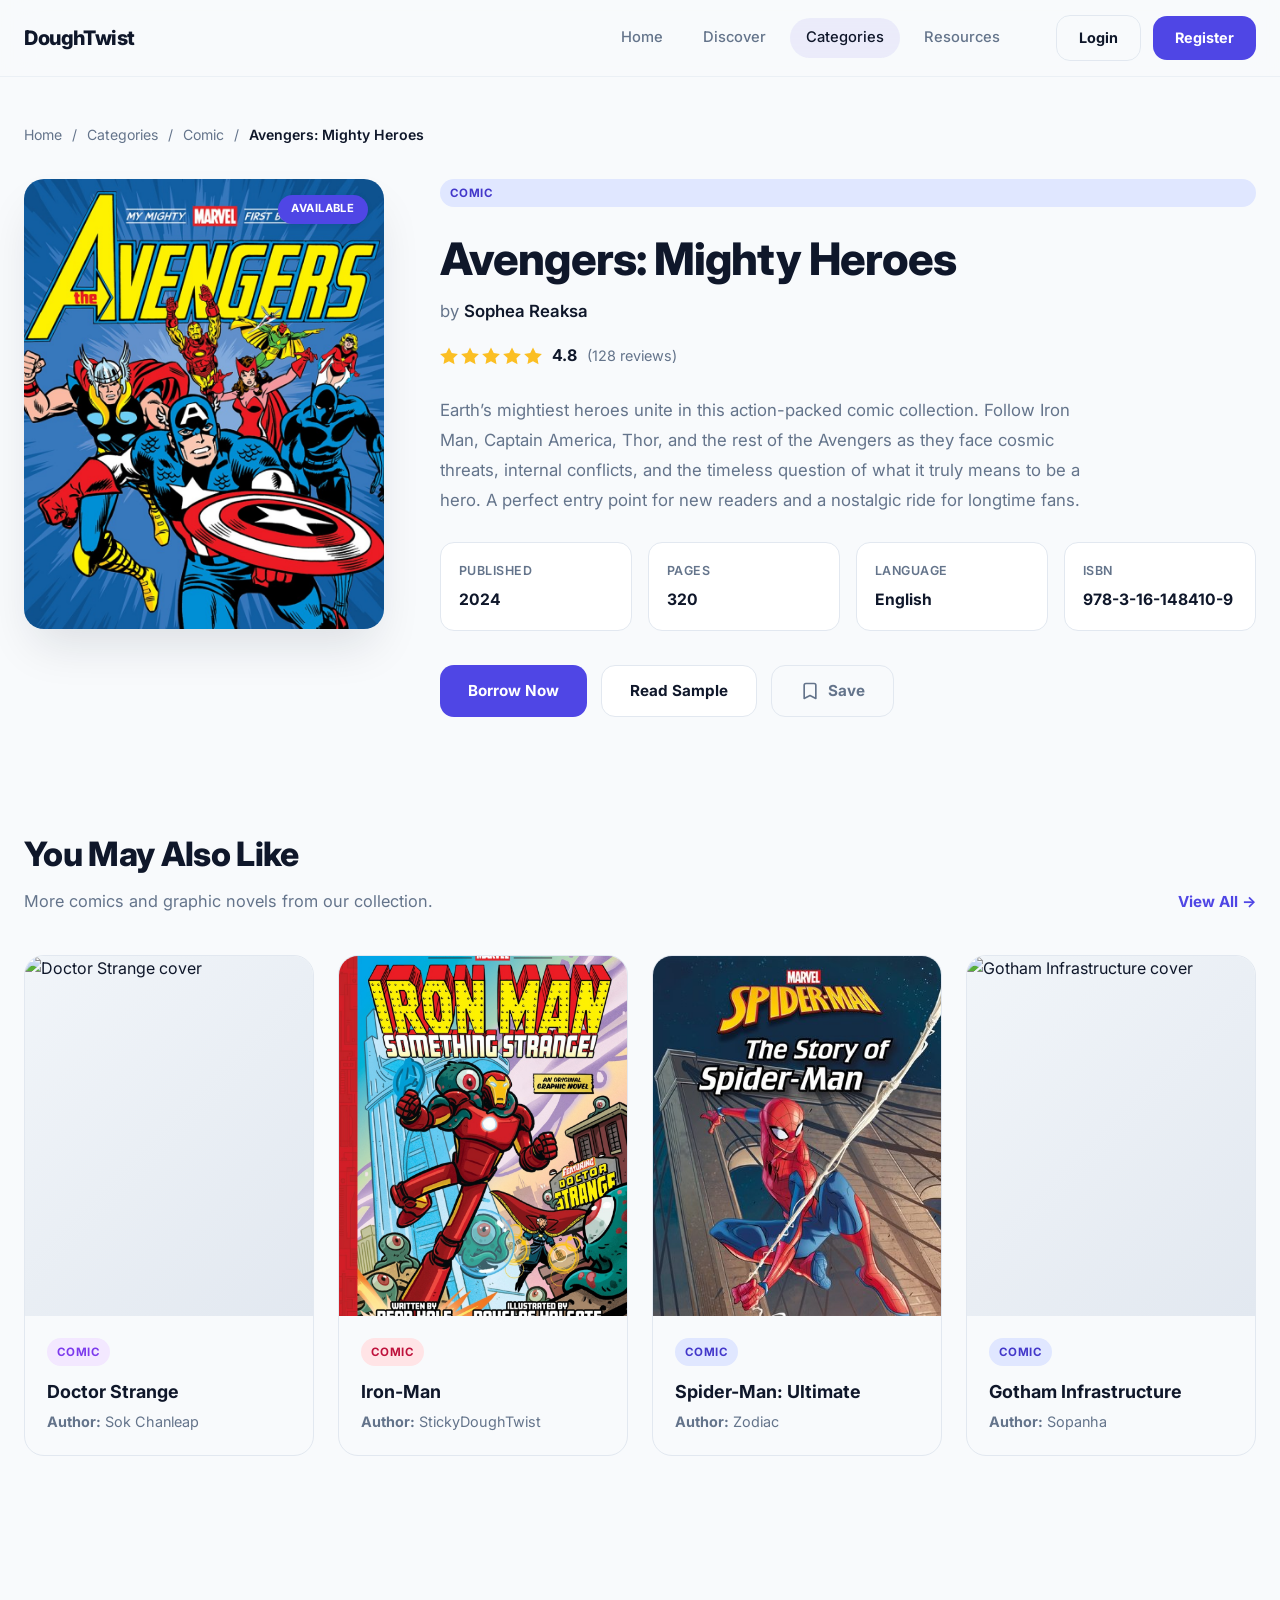
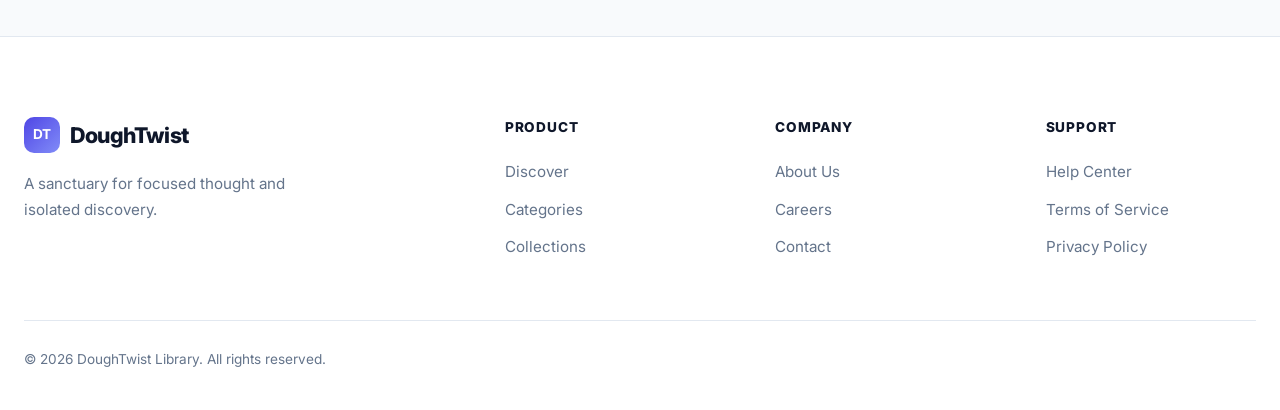
==== pages/book-detail.html @ 646c7e7f "E-Library" ====
<!DOCTYPE html>
<html lang="en">
<head>
    <meta charset="UTF-8">
    <meta name="viewport" content="width=device-width, initial-scale=1.0">
    <title>Avengers: Mighty Heroes — DoughTwist Library</title>
    <meta name="description" content="Book details for Avengers: Mighty Heroes by Sophea Reaksa. Available now at DoughTwist Library.">
    <link rel="stylesheet" href="../css/style.css">
    <link rel="stylesheet" href="../css/book-detail.css">
</head>
<body>
    <header class="site-header">
        <div class="container nav-wrap">
            <a href="../index.html" class="logo">
                DoughTwist
            </a>

            <button class="menu-toggle" aria-label="Open menu" aria-expanded="false">
                <span></span>
                <span></span>
                <span></span>
            </button>

            <nav class="main-nav">
                <ul class="nav-links">
                    <li><a href="../index.html">Home</a></li>
                    <li><a href="discover.html">Discover</a></li>
                    <li><a href="categories.html" class="active">Categories</a></li>
                    <li><a href="resources.html">Resources</a></li>
                </ul>
                <div class="nav-actions">
                    <a href="login.html" class="btn btn-login">Login</a>
                    <a href="register.html" class="btn btn-register">Register</a>
                </div>
            </nav>
        </div>
    </header>

    <main class="detail-main">
        <div class="container">
            <nav class="breadcrumb" aria-label="Breadcrumb">
                <a href="../index.html">Home</a>
                <span>/</span>
                <a href="categories.html">Categories</a>
                <span>/</span>
                <a href="categories.html">Comic</a>
                <span>/</span>
                <span class="current">Avengers: Mighty Heroes</span>
            </nav>

            <article class="book-detail">
                <div class="detail-media">
                    <div class="cover-frame">
                        <span class="badge available">Available</span>
                        <img src="../img/avenger-mighty.png" alt="Avengers: Mighty Heroes cover">
                    </div>
                </div>

                <div class="detail-info">
                    <div class="detail-header">
                        <span class="tag architecture">Comic</span>
                        <h1>Avengers: Mighty Heroes</h1>
                        <p class="author">by <strong>Sophea Reaksa</strong></p>
                        <div class="rating-bar">
                            <div class="stars" aria-label="4.8 out of 5 stars">
                                <svg xmlns="http://www.w3.org/2000/svg" width="18" height="18" viewBox="0 0 24 24"><path d="M12 .587l3.668 7.431 8.2 1.192-5.934 5.787 1.4 8.168L12 18.896l-7.334 3.857 1.4-8.168L.133 9.21l8.2-1.192z"/></svg>
                                <svg xmlns="http://www.w3.org/2000/svg" width="18" height="18" viewBox="0 0 24 24"><path d="M12 .587l3.668 7.431 8.2 1.192-5.934 5.787 1.4 8.168L12 18.896l-7.334 3.857 1.4-8.168L.133 9.21l8.2-1.192z"/></svg>
                                <svg xmlns="http://www.w3.org/2000/svg" width="18" height="18" viewBox="0 0 24 24"><path d="M12 .587l3.668 7.431 8.2 1.192-5.934 5.787 1.4 8.168L12 18.896l-7.334 3.857 1.4-8.168L.133 9.21l8.2-1.192z"/></svg>
                                <svg xmlns="http://www.w3.org/2000/svg" width="18" height="18" viewBox="0 0 24 24"><path d="M12 .587l3.668 7.431 8.2 1.192-5.934 5.787 1.4 8.168L12 18.896l-7.334 3.857 1.4-8.168L.133 9.21l8.2-1.192z"/></svg>
                                <svg xmlns="http://www.w3.org/2000/svg" width="18" height="18" viewBox="0 0 24 24"><path d="M12 .587l3.668 7.431 8.2 1.192-5.934 5.787 1.4 8.168L12 18.896l-7.334 3.857 1.4-8.168L.133 9.21l8.2-1.192z"/></svg>
                            </div>
                            <span class="rating-score">4.8</span>
                            <span class="rating-count">(128 reviews)</span>
                        </div>
                    </div>

                    <p class="description">
                        Earth’s mightiest heroes unite in this action-packed comic collection. Follow Iron Man, Captain America, Thor, and the rest of the Avengers as they face cosmic threats, internal conflicts, and the timeless question of what it truly means to be a hero. A perfect entry point for new readers and a nostalgic ride for longtime fans.
                    </p>

                    <div class="meta-grid">
                        <div class="meta-item">
                            <span class="meta-label">Published</span>
                            <span class="meta-value">2024</span>
                        </div>
                        <div class="meta-item">
                            <span class="meta-label">Pages</span>
                            <span class="meta-value">320</span>
                        </div>
                        <div class="meta-item">
                            <span class="meta-label">Language</span>
                            <span class="meta-value">English</span>
                        </div>
                        <div class="meta-item">
                            <span class="meta-label">ISBN</span>
                            <span class="meta-value">978-3-16-148410-9</span>
                        </div>
                    </div>

                    <div class="detail-actions">
                        <button class="btn btn-primary">Borrow Now</button>
                        <button class="btn btn-secondary">Read Sample</button>
                        <button class="btn btn-ghost" aria-label="Add to favorites">
                            <svg xmlns="http://www.w3.org/2000/svg" width="20" height="20" fill="none" viewBox="0 0 24 24" stroke="currentColor" stroke-width="2">
                                <path stroke-linecap="round" stroke-linejoin="round" d="M5 5a2 2 0 012-2h10a2 2 0 012 2v16l-7-3.5L5 21V5z" />
                            </svg>
                            Save
                        </button>
                    </div>
                </div>
            </article>

            <section class="related-section">
                <div class="section-header">
                    <div>
                        <h2>You May Also Like</h2>
                        <p>More comics and graphic novels from our collection.</p>
                    </div>
                    <a href="categories.html" class="view-all">View All &rarr;</a>
                </div>

                <div class="related-grid">
                    <div class="collection-card">
                        <div class="card-img-wrapper">
                            <img src="../img/doctor-strange.png" alt="Doctor Strange cover">
                        </div>
                        <div class="card-content">
                            <span class="tag sociology">Comic</span>
                            <h3>Doctor Strange</h3>
                            <p><strong>Author:</strong> Sok Chanleap</p>
                        </div>
                    </div>

                    <div class="collection-card">
                        <div class="card-img-wrapper">
                            <img src="../img/iron-man.png" alt="Iron-Man cover">
                        </div>
                        <div class="card-content">
                            <span class="tag acoustics">Comic</span>
                            <h3>Iron-Man</h3>
                            <p><strong>Author:</strong> StickyDoughTwist</p>
                        </div>
                    </div>

                    <div class="collection-card">
                        <div class="card-img-wrapper">
                            <img src="../img/spider-man.png" alt="Spider-Man cover">
                        </div>
                        <div class="card-content">
                            <span class="tag architecture">Comic</span>
                            <h3>Spider-Man: Ultimate</h3>
                            <p><strong>Author:</strong> Zodiac</p>
                        </div>
                    </div>

                    <div class="collection-card">
                        <div class="card-img-wrapper">
                            <img src="../img/comic-gotham.png" alt="Gotham Infrastructure cover">
                        </div>
                        <div class="card-content">
                            <span class="tag architecture">Comic</span>
                            <h3>Gotham Infrastructure</h3>
                            <p><strong>Author:</strong> Sopanha</p>
                        </div>
                    </div>
                </div>
            </section>
        </div>
    </main>

    <footer class="site-footer">
        <div class="container">
            <div class="footer-grid">
                <div class="footer-brand">
                    <a href="../index.html" class="logo">
                        <span class="logo-mark">DT</span>
                        DoughTwist
                    </a>
                    <p>A sanctuary for focused thought and isolated discovery.</p>
                </div>
                <div class="footer-links-group">
                    <h4>Product</h4>
                    <ul>
                        <li><a href="../index.html#collection">Discover</a></li>
                        <li><a href="categories.html">Categories</a></li>
                        <li><a href="../index.html#resources">Collections</a></li>
                    </ul>
                </div>
                <div class="footer-links-group">
                    <h4>Company</h4>
                    <ul>
                        <li><a href="#">About Us</a></li>
                        <li><a href="#">Careers</a></li>
                        <li><a href="#">Contact</a></li>
                    </ul>
                </div>
                <div class="footer-links-group">
                    <h4>Support</h4>
                    <ul>
                        <li><a href="#">Help Center</a></li>
                        <li><a href="#">Terms of Service</a></li>
                        <li><a href="#">Privacy Policy</a></li>
                    </ul>
                </div>
            </div>
            <div class="footer-bottom">
                <p>&copy; 2026 DoughTwist Library. All rights reserved.</p>
            </div>
        </div>
    </footer>

    <script src="../script/reveal.js"></script>
    <script>
        const toggle = document.querySelector('.menu-toggle');
        const nav = document.querySelector('.main-nav');

        toggle.addEventListener('click', () => {
            const expanded = toggle.getAttribute('aria-expanded') === 'true';
            toggle.setAttribute('aria-expanded', !expanded);
            toggle.classList.toggle('open', !expanded);
            nav.classList.toggle('open', !expanded);
        });
    </script>
</body>
</html>
---- css/style.css ----
@import url('https://fonts.googleapis.com/css2?family=Inter:wght@300;400;500;600;700;800&display=swap');

/* --- Design Tokens --- */
:root {
  --bg: #f8fafc;
  --surface: #ffffff;
  --surface-2: #f1f5f9;
  --text: #0f172a;
  --text-muted: #64748b;
  --primary: #4f46e5;
  --primary-dark: #4338ca;
  --primary-light: rgba(79, 70, 229, 0.08);
  --accent: #f43f5e;
  --accent-hover: #e11d48;
  --border: #e2e8f0;
  --shadow-sm: 0 1px 2px 0 rgba(15, 23, 42, 0.04);
  --shadow: 0 8px 24px -6px rgba(15, 23, 42, 0.08);
  --shadow-lg: 0 24px 48px -10px rgba(15, 23, 42, 0.12);
  --radius: 20px;
  --radius-sm: 14px;
  --radius-pill: 999px;
  --transition: 0.25s cubic-bezier(0.4, 0, 0.2, 1);
}

/* --- Reset & Base --- */
* {
  margin: 0;
  padding: 0;
  box-sizing: border-box;
}

html {
  scroll-behavior: smooth;
}

body {
  font-family: 'Inter', system-ui, -apple-system, BlinkMacSystemFont, sans-serif;
  background-color: var(--bg);
  color: var(--text);
  line-height: 1.6;
  -webkit-font-smoothing: antialiased;
}

a {
  text-decoration: none;
  color: inherit;
}

button {
  font-family: inherit;
}

img {
  max-width: 100%;
  display: block;
}

ul {
  list-style: none;
}

.container {
  width: 100%;
  max-width: 1280px;
  margin: 0 auto;
  padding: 0 24px;
}

/* --- Header --- */
.site-header {
  position: fixed;
  top: 0;
  left: 0;
  right: 0;
  z-index: 1000;
  background: rgba(248, 250, 252, 0.8);
  backdrop-filter: blur(18px);
  -webkit-backdrop-filter: blur(18px);
  border-bottom: 1px solid rgba(226, 232, 240, 0.6);
}

.nav-wrap {
  display: flex;
  align-items: center;
  justify-content: space-between;
  height: 76px;
}

.logo {
  display: inline-flex;
  align-items: center;
  gap: 10px;
  font-weight: 800;
  font-size: 1.25rem;
  letter-spacing: -0.02em;
  color: var(--text);
}

.logo-mark {
  width: 36px;
  height: 36px;
  display: grid;
  place-items: center;
  background: linear-gradient(135deg, var(--primary), #818cf8);
  color: #fff;
  border-radius: 10px;
  font-size: 0.85rem;
  font-weight: 700;
}

.main-nav {
  display: flex;
  align-items: center;
  gap: 40px;
}

.nav-links {
  display: flex;
  align-items: center;
  gap: 8px;
}

.nav-links a {
  display: block;
  padding: 8px 16px;
  border-radius: var(--radius-pill);
  font-size: 0.92rem;
  font-weight: 500;
  color: var(--text-muted);
  transition: var(--transition);
}

.nav-links a:hover,
.nav-links a.active {
  color: var(--text);
  background-color: var(--primary-light);
}

.nav-actions {
  display: flex;
  align-items: center;
  gap: 12px;
}

.icon-btn {
  width: 40px;
  height: 40px;
  border-radius: 50%;
  border: 1px solid var(--border);
  background-color: var(--surface);
  cursor: pointer;
  display: grid;
  place-items: center;
  font-size: 1.05rem;
  transition: var(--transition);
}

.icon-btn:hover {
  background-color: var(--bg);
  transform: translateY(-2px);
  box-shadow: var(--shadow);
}

.profile-pic {
  width: 40px;
  height: 40px;
  border-radius: 50%;
  background: linear-gradient(135deg, var(--primary), #a855f7);
  display: inline-block;
  cursor: pointer;
  border: 2px solid var(--surface);
  box-shadow: var(--shadow-sm);
}

.nav-actions .btn {
  display: inline-flex;
  align-items: center;
  justify-content: center;
  padding: 10px 22px;
  border-radius: var(--radius-sm);
  font-size: 0.9rem;
  font-weight: 700;
  text-decoration: none;
  transition: var(--transition);
  border: none;
  cursor: pointer;
}

.btn-login {
  background-color: transparent;
  color: var(--text);
  border: 1px solid var(--border) !important;
}

.btn-login:hover {
  background-color: var(--bg);
  border-color: var(--primary) !important;
  color: var(--primary);
}

.btn-register {
  background-color: var(--primary);
  color: #ffffff;
}

.btn-register:hover {
  background-color: var(--primary-dark);
  transform: translateY(-2px);
  box-shadow: var(--shadow);
}

.menu-toggle {
  display: none;
  flex-direction: column;
  justify-content: center;
  gap: 5px;
  background: none;
  border: none;
  cursor: pointer;
  padding: 8px;
}

.menu-toggle span {
  display: block;
  width: 24px;
  height: 2.5px;
  background-color: var(--text);
  border-radius: 2px;
  transition: var(--transition);
}

.menu-toggle.open span:nth-child(1) {
  transform: translateY(7.5px) rotate(45deg);
}

.menu-toggle.open span:nth-child(2) {
  opacity: 0;
}

.menu-toggle.open span:nth-child(3) {
  transform: translateY(-7.5px) rotate(-45deg);
}

/* --- Hero --- */
.hero {
  position: relative;
  padding: 170px 0 130px;
  overflow: hidden;
}

.hero-bg {
  position: absolute;
  inset: 0;
  z-index: -1;
  overflow: hidden;
}

.blob {
  position: absolute;
  border-radius: 50%;
  filter: blur(80px);
  opacity: 0.55;
}

.blob-1 {
  width: 520px;
  height: 520px;
  background: #ddd6fe;
  top: -120px;
  right: 5%;
}

.blob-2 {
  width: 420px;
  height: 420px;
  background: #e0e7ff;
  bottom: -100px;
  left: -8%;
}

.blob-3 {
  width: 320px;
  height: 320px;
  background: #fecdd3;
  top: 45%;
  right: 35%;
  opacity: 0.55;
}

.hero-content {
  max-width: 740px;
  position: relative;
  z-index: 1;
}

.eyebrow {
  display: inline-block;
  padding: 7px 16px;
  border-radius: var(--radius-pill);
  background-color: var(--primary-light);
  color: var(--primary);
  font-size: 0.82rem;
  font-weight: 700;
  letter-spacing: 0.02em;
  margin-bottom: 24px;
}

.hero h1 {
  font-size: clamp(2.6rem, 6vw, 4.6rem);
  line-height: 1.05;
  font-weight: 800;
  letter-spacing: -0.03em;
  margin-bottom: 24px;
  color: var(--text);
}

.hero p {
  font-size: 1.15rem;
  color: var(--text-muted);
  max-width: 560px;
  margin-bottom: 42px;
  line-height: 1.7;
}

.search-box {
  display: flex;
  align-items: center;
  max-width: 580px;
  background-color: var(--surface);
  border: 1px solid var(--border);
  border-radius: var(--radius);
  padding: 8px;
  box-shadow: var(--shadow-lg);
  transition: var(--transition);
}

.search-box:focus-within {
  border-color: var(--primary);
  box-shadow: 0 24px 48px -10px rgba(79, 70, 229, 0.18);
}

.search-icon {
  width: 20px;
  height: 20px;
  margin: 0 12px 0 8px;
  color: var(--text-muted);
  flex-shrink: 0;
}

.search-box input {
  flex: 1;
  border: none;
  background: transparent;
  padding: 13px 10px;
  font-size: 1rem;
  outline: none;
  color: var(--text);
}

.search-box input::placeholder {
  color: #94a3b8;
}

.search-btn {
  background-color: var(--primary);
  color: #fff;
  border: none;
  padding: 15px 30px;
  border-radius: var(--radius-sm);
  font-weight: 600;
  font-size: 0.95rem;
  cursor: pointer;
  transition: var(--transition);
  flex-shrink: 0;
}

.search-btn:hover {
  background-color: var(--primary-dark);
  transform: translateY(-1px);
}

/* --- Stats --- */
.stats-section {
  padding: 20px 0 90px;
}

.stats-grid {
  display: grid;
  grid-template-columns: repeat(4, 1fr);
  gap: 20px;
}

.stat {
  background-color: var(--surface);
  border: 1px solid var(--border);
  border-radius: var(--radius-sm);
  padding: 28px 20px;
  text-align: center;
  box-shadow: var(--shadow-sm);
  transition: var(--transition);
}

.stat:hover {
  transform: translateY(-4px);
  box-shadow: var(--shadow);
  border-color: transparent;
}

.stat strong {
  display: block;
  font-size: 2.1rem;
  font-weight: 800;
  color: var(--primary);
  margin-bottom: 4px;
  letter-spacing: -0.02em;
}

.stat span {
  font-size: 0.9rem;
  color: var(--text-muted);
  font-weight: 500;
}

/* --- Sections --- */
section {
  padding: 90px 0;
}

.section-header {
  display: flex;
  justify-content: space-between;
  align-items: flex-end;
  margin-bottom: 50px;
  gap: 20px;
}

.section-header.center {
  flex-direction: column;
  align-items: center;
  text-align: center;
}

.section-header h2 {
  font-size: 2.1rem;
  font-weight: 800;
  letter-spacing: -0.02em;
  margin-bottom: 8px;
  color: var(--text);
}

.section-header p {
  color: var(--text-muted);
  font-size: 1.02rem;
}

.view-all {
  display: inline-flex;
  align-items: center;
  gap: 6px;
  font-size: 0.95rem;
  font-weight: 700;
  color: var(--primary);
  transition: var(--transition);
  white-space: nowrap;
}

.view-all:hover {
  gap: 10px;
  color: var(--primary-dark);
}

/* --- Featured Collections --- */
.collections-section {
  background-color: var(--surface);
}

.collections-grid {
  display: grid;
  grid-template-columns: repeat(4, 1fr);
  gap: 24px;
}

.collection-card {
  background-color: var(--bg);
  border-radius: var(--radius);
  overflow: hidden;
  border: 1px solid var(--border);
  transition: var(--transition);
}

.collection-card:hover {
  transform: translateY(-8px);
  box-shadow: var(--shadow-lg);
  border-color: transparent;
}

.card-img-wrapper {
  position: relative;
  aspect-ratio: 4 / 5;
  overflow: hidden;
  display: flex;
  align-items: center;
  justify-content: center;
  background: linear-gradient(135deg, #f1f5f9, #e2e8f0);
}

.card-img-wrapper img {
  width: 100%;
  height: 100%;
  object-fit: cover;
  transition: var(--transition);
}

.collection-card:hover .card-img-wrapper img {
  transform: scale(1.05);
}

.card-content {
  padding: 22px;
}

.tag {
  display: inline-block;
  font-size: 0.72rem;
  padding: 5px 10px;
  border-radius: var(--radius-pill);
  margin-bottom: 14px;
  font-weight: 700;
  text-transform: uppercase;
  letter-spacing: 0.04em;
}

.tag.architecture { background-color: #e0e7ff; color: #4338ca; }
.tag.sociology { background-color: #f3e8ff; color: #7c3aed; }
.tag.acoustics { background-color: #ffe4e6; color: #be123c; }

.collection-card h3 {
  font-size: 1.12rem;
  font-weight: 700;
  margin-bottom: 6px;
  line-height: 1.35;
  color: var(--text);
}

.collection-card p {
  font-size: 0.9rem;
  color: var(--text-muted);
}

/* --- Explore Domains --- */
.domains-section {
  background: linear-gradient(180deg, var(--bg) 0%, var(--surface-2) 100%);
}

.domains-grid {
  display: grid;
  grid-template-columns: repeat(4, 1fr);
  gap: 20px;
}

.domain-card {
  position: relative;
  aspect-ratio: 1;
  border-radius: var(--radius);
  overflow: hidden;
  cursor: pointer;
  box-shadow: var(--shadow);
}

.domain-card img {
  width: 100%;
  height: 100%;
  object-fit: cover;
  transition: var(--transition);
}

.domain-card:hover img {
  transform: scale(1.08);
}

.domain-overlay {
  position: absolute;
  inset: 0;
  background: linear-gradient(
    to top,
    rgba(0, 0, 0, 0.75) 0%,
    rgba(0, 0, 0, 0.25) 55%,
    transparent 100%
  );
  display: flex;
  align-items: flex-end;
  padding: 24px;
  transition: var(--transition);
}

.domain-card:hover .domain-overlay {
  background: linear-gradient(
    to top,
    rgba(79, 70, 229, 0.88) 0%,
    rgba(79, 70, 229, 0.45) 60%,
    transparent 100%
  );
}

.domain-card h3 {
  color: #fff;
  font-size: 1.4rem;
  font-weight: 700;
  transform: translateY(8px);
  transition: var(--transition);
}

.domain-card:hover h3 {
  transform: translateY(0);
}

/* --- CTA --- */
.cta-section {
  padding: 30px 0 100px;
}

.cta-card {
  background: linear-gradient(135deg, #1e1b4b 0%, #312e81 100%);
  border-radius: var(--radius);
  padding: 68px 70px;
  color: #fff;
  display: flex;
  justify-content: space-between;
  align-items: center;
  gap: 50px;
  position: relative;
  overflow: hidden;
  box-shadow: var(--shadow-lg);
}

.cta-card::before {
  content: '';
  position: absolute;
  top: -60%;
  right: -12%;
  width: 540px;
  height: 540px;
  background: radial-gradient(circle, rgba(244, 63, 94, 0.18) 0%, transparent 70%);
  pointer-events: none;
}

.cta-text {
  max-width: 540px;
  position: relative;
  z-index: 1;
}

.cta-text h2 {
  font-size: 2.6rem;
  font-weight: 800;
  margin-bottom: 18px;
  letter-spacing: -0.02em;
  line-height: 1.15;
}

.cta-text p {
  color: #c7d2fe;
  font-size: 1.05rem;
  margin-bottom: 34px;
  line-height: 1.7;
}

.cta-buttons {
  display: flex;
  gap: 16px;
  flex-wrap: wrap;
}

.btn {
  padding: 15px 30px;
  border-radius: var(--radius-sm);
  font-size: 0.95rem;
  font-weight: 700;
  cursor: pointer;
  transition: var(--transition);
  border: none;
}

.btn-primary {
  background-color: var(--accent);
  color: #ffffff;
}

.btn-primary:hover {
  background-color: var(--accent-hover);
  transform: translateY(-2px);
  box-shadow: 0 12px 24px -8px rgba(244, 63, 94, 0.35);
}

.btn-secondary {
  background-color: transparent;
  color: #fff;
  border: 1px solid rgba(255, 255, 255, 0.35);
}

.btn-secondary:hover {
  background-color: rgba(255, 255, 255, 0.08);
  border-color: rgba(255, 255, 255, 0.6);
}

.cta-visual {
  position: relative;
  z-index: 1;
}

.book-stack {
  display: flex;
  flex-direction: column;
  align-items: center;
  transform: perspective(900px) rotateY(-22deg) rotateX(8deg);
}

.book {
  width: 150px;
  height: 36px;
  background-color: var(--accent);
  border-radius: 5px;
  box-shadow: -10px 12px 24px rgba(0, 0, 0, 0.25);
  margin-bottom: -12px;
  position: relative;
}

.book:nth-child(2) {
  background-color: #fff;
  width: 164px;
  height: 42px;
}

.book:nth-child(3) {
  background-color: #818cf8;
  width: 138px;
  height: 32px;
}

/* --- Footer --- */
.site-footer {
  background-color: var(--surface);
  border-top: 1px solid var(--border);
  padding: 80px 0 40px;
}

.footer-grid {
  display: grid;
  grid-template-columns: 2fr 1fr 1fr 1fr;
  gap: 60px;
  margin-bottom: 60px;
}

.footer-brand .logo {
  font-size: 1.35rem;
}

.footer-brand p {
  max-width: 300px;
  color: var(--text-muted);
  font-size: 0.95rem;
  margin-top: 18px;
  line-height: 1.7;
}

.footer-links-group h4 {
  font-size: 0.85rem;
  font-weight: 800;
  text-transform: uppercase;
  letter-spacing: 0.06em;
  margin-bottom: 20px;
  color: var(--text);
}

.footer-links-group ul {
  display: flex;
  flex-direction: column;
  gap: 12px;
}

.footer-links-group a {
  color: var(--text-muted);
  font-size: 0.95rem;
  transition: var(--transition);
}

.footer-links-group a:hover {
  color: var(--primary);
}

.footer-bottom {
  border-top: 1px solid var(--border);
  padding-top: 28px;
  color: var(--text-muted);
  font-size: 0.85rem;
}

/* --- Reveal Animations --- */
.reveal {
  opacity: 0;
  transform: translateY(24px);
  transition: opacity 0.7s ease, transform 0.7s ease;
}

.revealed {
  opacity: 1;
  transform: translateY(0);
}

.collection-card.reveal,
.domain-card.reveal,
.stat.reveal,
.book-card.reveal,
.resource-card.reveal,
.faq-item.reveal,
.featured-banner.reveal,
.content-header.reveal,
.sidebar.reveal,
.breadcrumb.reveal,
.book-detail.reveal,
.support-cta.reveal,
.cta-card.reveal,
.discover-hero.reveal,
.resources-hero.reveal,
.hero-content.reveal,
.section-header.reveal {
  transition-delay: calc(var(--index, 0) * 80ms);
}

.collection-card:nth-child(1) { --index: 1; }
.collection-card:nth-child(2) { --index: 2; }
.collection-card:nth-child(3) { --index: 3; }
.collection-card:nth-child(4) { --index: 4; }
.collection-card:nth-child(5) { --index: 5; }
.collection-card:nth-child(6) { --index: 6; }
.collection-card:nth-child(7) { --index: 7; }
.collection-card:nth-child(8) { --index: 8; }

.domain-card:nth-child(1) { --index: 1; }
.domain-card:nth-child(2) { --index: 2; }
.domain-card:nth-child(3) { --index: 3; }
.domain-card:nth-child(4) { --index: 4; }

.stat:nth-child(1) { --index: 1; }
.stat:nth-child(2) { --index: 2; }
.stat:nth-child(3) { --index: 3; }
.stat:nth-child(4) { --index: 4; }

.resource-card:nth-child(1) { --index: 1; }
.resource-card:nth-child(2) { --index: 2; }
.resource-card:nth-child(3) { --index: 3; }
.resource-card:nth-child(4) { --index: 4; }
.resource-card:nth-child(5) { --index: 5; }
.resource-card:nth-child(6) { --index: 6; }

.faq-item:nth-child(1) { --index: 1; }
.faq-item:nth-child(2) { --index: 2; }
.faq-item:nth-child(3) { --index: 3; }
.faq-item:nth-child(4) { --index: 4; }

@media (prefers-reduced-motion: reduce) {
  .reveal,
  .revealed {
    opacity: 1;
    transform: none;
    transition: none;
  }
}

/* --- Responsive --- */
@media (max-width: 1024px) {
  .collections-grid,
  .domains-grid,
  .stats-grid {
    grid-template-columns: repeat(2, 1fr);
  }
  .footer-grid {
    grid-template-columns: 1fr 1fr;
    gap: 40px;
  }
  .cta-card {
    padding: 50px;
  }
}

@media (max-width: 768px) {
  .menu-toggle {
    display: flex;
  }
  .main-nav {
    position: fixed;
    top: 76px;
    left: 0;
    right: 0;
    bottom: 0;
    background: rgba(248, 250, 252, 0.98);
    backdrop-filter: blur(18px);
    -webkit-backdrop-filter: blur(18px);
    flex-direction: column;
    align-items: center;
    justify-content: flex-start;
    padding-top: 60px;
    gap: 36px;
    transform: translateX(100%);
    transition: transform 0.3s ease;
  }
  .main-nav.open {
    transform: translateX(0);
  }
  .nav-links {
    flex-direction: column;
    gap: 12px;
  }
  .nav-links a {
    font-size: 1.25rem;
    padding: 10px 20px;
  }
  .hero {
    padding: 150px 0 90px;
  }
  .hero p {
    font-size: 1.05rem;
  }
  .search-box {
    flex-direction: column;
    gap: 8px;
    border-radius: var(--radius-sm);
  }
  .search-box input {
    width: 100%;
    text-align: center;
    padding: 12px;
  }
  .search-btn {
    width: 100%;
  }
  .search-icon {
    display: none;
  }
  .section-header {
    flex-direction: column;
    align-items: flex-start;
    gap: 14px;
  }
  .section-header h2 {
    font-size: 1.8rem;
  }
  .cta-card {
    flex-direction: column;
    text-align: center;
    padding: 40px 28px;
  }
  .cta-text h2 {
    font-size: 2rem;
  }
  .cta-visual {
    order: -1;
  }
  .book-stack {
    transform: none;
  }
}

@media (max-width: 480px) {
  .container {
    padding: 0 16px;
  }
  .collections-grid,
  .domains-grid,
  .stats-grid {
    grid-template-columns: 1fr;
  }
  .footer-grid {
    grid-template-columns: 1fr;
    gap: 32px;
  }
  .cta-text h2 {
    font-size: 1.7rem;
  }
  .stat strong {
    font-size: 1.8rem;
  }
}
---- css/book-detail.css ----
/* --- Book Detail Page --- */

.detail-main {
  padding-top: 96px;
}

.detail-main .container {
  padding-bottom: 90px;
}

/* --- Breadcrumb --- */
.breadcrumb {
  display: flex;
  align-items: center;
  gap: 10px;
  padding: 28px 0 32px;
  font-size: 0.88rem;
  color: var(--text-muted);
}

.breadcrumb a {
  color: var(--text-muted);
  transition: var(--transition);
}

.breadcrumb a:hover {
  color: var(--primary);
}

.breadcrumb .current {
  color: var(--text);
  font-weight: 600;
}

/* --- Book Detail Layout --- */
.book-detail {
  display: grid;
  grid-template-columns: 360px 1fr;
  gap: 56px;
  align-items: start;
  margin-bottom: 90px;
}

.detail-media {
  position: sticky;
  top: 110px;
}

.cover-frame {
  position: relative;
  border-radius: var(--radius);
  overflow: hidden;
  background: linear-gradient(135deg, #f1f5f9, #e2e8f0);
  box-shadow: var(--shadow-lg);
  aspect-ratio: 4 / 5;
}

.cover-frame img {
  width: 100%;
  height: 100%;
  object-fit: cover;
  display: block;
}

.badge {
  position: absolute;
  top: 1rem;
  right: 1rem;
  z-index: 2;
  padding: 0.35rem 0.85rem;
  border-radius: 50px;
  font-size: 0.7rem;
  font-weight: 700;
  letter-spacing: 0.04em;
  text-transform: uppercase;
  box-shadow: 0 2px 6px rgba(0, 0, 0, 0.08);
}

.badge.available {
  background-color: var(--primary);
  color: #ffffff;
}

.badge.not-available {
  background-color: #f43f5e;
  color: #ffffff;
}

.badge.up-coming {
  background-color: #8b5cf6;
  color: #ffffff;
}

.badge.borrowed {
  background-color: #f1f5f9;
  color: var(--text-muted);
  border: 1px solid #e2e8f0;
}

/* --- Detail Info --- */
.detail-info {
  display: flex;
  flex-direction: column;
  gap: 26px;
}

.detail-header {
  display: flex;
  flex-direction: column;
  gap: 14px;
}

.detail-info h1 {
  font-size: clamp(2rem, 4vw, 2.8rem);
  font-weight: 800;
  letter-spacing: -0.02em;
  line-height: 1.1;
  color: var(--text);
}

.detail-info .author {
  font-size: 1.05rem;
  color: var(--text-muted);
}

.detail-info .author strong {
  color: var(--text);
  font-weight: 600;
}

.rating-bar {
  display: flex;
  align-items: center;
  gap: 10px;
  margin-top: 4px;
}

.stars {
  display: flex;
  gap: 3px;
  color: #fbbf24;
}

.stars svg {
  fill: currentColor;
}

.rating-score {
  font-weight: 700;
  color: var(--text);
}

.rating-count {
  font-size: 0.9rem;
  color: var(--text-muted);
}

.description {
  font-size: 1.05rem;
  line-height: 1.8;
  color: var(--text-muted);
  max-width: 640px;
}

/* --- Metadata --- */
.meta-grid {
  display: grid;
  grid-template-columns: repeat(4, 1fr);
  gap: 16px;
}

.meta-item {
  background-color: var(--surface);
  border: 1px solid var(--border);
  border-radius: var(--radius-sm);
  padding: 18px;
  display: flex;
  flex-direction: column;
  gap: 6px;
  transition: var(--transition);
}

.meta-item:hover {
  border-color: transparent;
  box-shadow: var(--shadow);
}

.meta-label {
  font-size: 0.78rem;
  font-weight: 600;
  text-transform: uppercase;
  letter-spacing: 0.04em;
  color: var(--text-muted);
}

.meta-value {
  font-size: 0.98rem;
  font-weight: 700;
  color: var(--text);
  word-break: break-word;
}

/* --- Actions --- */
.detail-actions {
  display: flex;
  gap: 14px;
  flex-wrap: wrap;
  padding-top: 8px;
}

.detail-actions .btn {
  padding: 15px 28px;
  border-radius: var(--radius-sm);
  font-size: 0.95rem;
  font-weight: 700;
  cursor: pointer;
  transition: var(--transition);
  border: none;
  display: inline-flex;
  align-items: center;
  gap: 8px;
}

.detail-actions .btn-primary {
  background-color: var(--primary);
  color: #fff;
}

.detail-actions .btn-primary:hover {
  background-color: var(--primary-dark);
  transform: translateY(-2px);
  box-shadow: 0 12px 24px -8px rgba(79, 70, 229, 0.3);
}

.detail-actions .btn-secondary {
  background-color: var(--surface);
  color: var(--text);
  border: 1px solid var(--border);
}

.detail-actions .btn-secondary:hover {
  background-color: var(--bg);
  border-color: var(--primary);
  color: var(--primary);
}

.detail-actions .btn-ghost {
  background-color: transparent;
  color: var(--text-muted);
  border: 1px solid var(--border);
}

.detail-actions .btn-ghost:hover {
  background-color: var(--primary-light);
  color: var(--primary);
  border-color: var(--primary-light);
}

/* --- Related Books --- */
.related-section {
  padding-top: 20px;
}

.related-section .section-header {
  margin-bottom: 40px;
}

.related-grid {
  display: grid;
  grid-template-columns: repeat(4, 1fr);
  gap: 24px;
}

/* --- Responsive --- */
@media (max-width: 1024px) {
  .book-detail {
    grid-template-columns: 280px 1fr;
    gap: 40px;
  }

  .meta-grid {
    grid-template-columns: repeat(2, 1fr);
  }

  .related-grid {
    grid-template-columns: repeat(2, 1fr);
  }
}

@media (max-width: 768px) {
  .book-detail {
    grid-template-columns: 1fr;
    gap: 32px;
  }

  .detail-media {
    position: static;
    max-width: 320px;
    margin: 0 auto;
  }

  .meta-grid {
    grid-template-columns: repeat(2, 1fr);
  }

  .detail-actions .btn {
    width: 100%;
    justify-content: center;
  }
}

@media (max-width: 480px) {
  .breadcrumb {
    flex-wrap: wrap;
    font-size: 0.8rem;
  }

  .meta-grid {
    grid-template-columns: 1fr;
  }

  .related-grid {
    grid-template-columns: 1fr;
  }
}
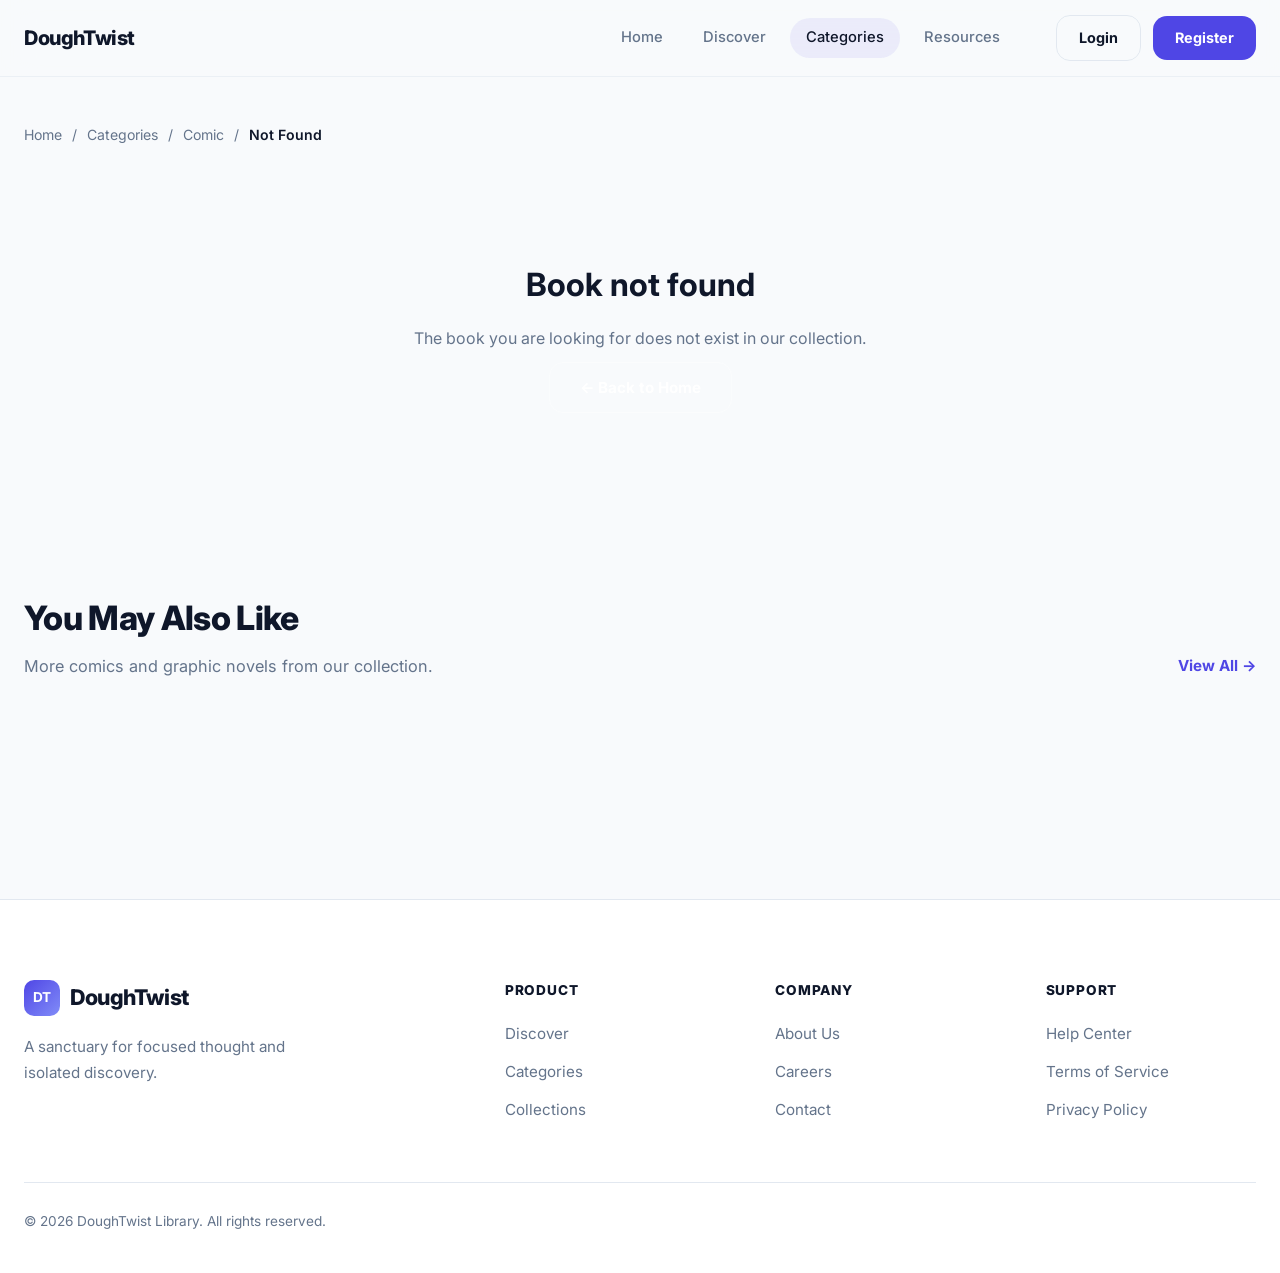
==== commit c6b310d3: "E-Library" ====
--- a/pages/book-detail.html
+++ b/pages/book-detail.html
@@ -3,8 +3,8 @@
 <head>
     <meta charset="UTF-8">
     <meta name="viewport" content="width=device-width, initial-scale=1.0">
-    <title>Avengers: Mighty Heroes — DoughTwist Library</title>
-    <meta name="description" content="Book details for Avengers: Mighty Heroes by Sophea Reaksa. Available now at DoughTwist Library.">
+    <title>Book Detail — DoughTwist Library</title>
+    <meta name="description" content="Book details at DoughTwist Library.">
     <link rel="stylesheet" href="../css/style.css">
     <link rel="stylesheet" href="../css/book-detail.css">
 </head>
@@ -43,57 +43,135 @@
                 <span>/</span>
                 <a href="categories.html">Categories</a>
                 <span>/</span>
-                <a href="categories.html">Comic</a>
+                <a href="categories.html" id="breadcrumb-category">Comic</a>
                 <span>/</span>
-                <span class="current">Avengers: Mighty Heroes</span>
+                <span class="current" id="breadcrumb-title">Loading...</span>
             </nav>
 
-            <article class="book-detail">
+            <article class="book-detail" id="book-detail">
+                <!-- Book detail will be rendered here -->
+            </article>
+
+            <section class="related-section">
+                <div class="section-header">
+                    <div>
+                        <h2>You May Also Like</h2>
+                        <p>More comics and graphic novels from our collection.</p>
+                    </div>
+                    <a href="categories.html" class="view-all">View All &rarr;</a>
+                </div>
+
+                <div class="related-grid" id="related-grid">
+                    <!-- Related books will be rendered here -->
+                </div>
+            </section>
+        </div>
+    </main>
+
+    <footer class="site-footer">
+        <div class="container">
+            <div class="footer-grid">
+                <div class="footer-brand">
+                    <a href="../index.html" class="logo">
+                        <span class="logo-mark">DT</span>
+                        DoughTwist
+                    </a>
+                    <p>A sanctuary for focused thought and isolated discovery.</p>
+                </div>
+                <div class="footer-links-group">
+                    <h4>Product</h4>
+                    <ul>
+                        <li><a href="../index.html#collection">Discover</a></li>
+                        <li><a href="categories.html">Categories</a></li>
+                        <li><a href="../index.html#resources">Collections</a></li>
+                    </ul>
+                </div>
+                <div class="footer-links-group">
+                    <h4>Company</h4>
+                    <ul>
+                        <li><a href="#">About Us</a></li>
+                        <li><a href="#">Careers</a></li>
+                        <li><a href="#">Contact</a></li>
+                    </ul>
+                </div>
+                <div class="footer-links-group">
+                    <h4>Support</h4>
+                    <ul>
+                        <li><a href="#">Help Center</a></li>
+                        <li><a href="#">Terms of Service</a></li>
+                        <li><a href="#">Privacy Policy</a></li>
+                    </ul>
+                </div>
+            </div>
+            <div class="footer-bottom">
+                <p>&copy; 2026 DoughTwist Library. All rights reserved.</p>
+            </div>
+        </div>
+    </footer>
+
+    <script src="../script/data.js"></script>
+    <script src="../script/reveal.js"></script>
+    <script>
+        // Read book id from URL
+        const params = new URLSearchParams(window.location.search);
+        const bookId = parseInt(params.get('id'));
+        const book = books.find(b => b.id === bookId);
+
+        const detailContainer = document.getElementById('book-detail');
+        const breadcrumbCategory = document.getElementById('breadcrumb-category');
+        const breadcrumbTitle = document.getElementById('breadcrumb-title');
+        const relatedGrid = document.getElementById('related-grid');
+
+        if (book) {
+            // Update page title
+            document.title = `${book.title} — DoughTwist Library`;
+            document.querySelector('meta[name="description"]').setAttribute('content', `Book details for ${book.title} by ${book.author}. Available now at DoughTwist Library.`);
+
+            // Update breadcrumb
+            breadcrumbCategory.textContent = book.category;
+            breadcrumbTitle.textContent = book.title;
+
+            // Render book detail
+            detailContainer.innerHTML = `
                 <div class="detail-media">
                     <div class="cover-frame">
-                        <span class="badge available">Available</span>
-                        <img src="../img/avenger-mighty.png" alt="Avengers: Mighty Heroes cover">
+                        <span class="badge ${book.badge}">${badgeText(book.badge)}</span>
+                        <img src="../${book.img}" alt="${book.title} cover">
                     </div>
                 </div>
 
                 <div class="detail-info">
                     <div class="detail-header">
-                        <span class="tag architecture">Comic</span>
-                        <h1>Avengers: Mighty Heroes</h1>
-                        <p class="author">by <strong>Sophea Reaksa</strong></p>
+                        <span class="tag ${book.style}">${book.category}</span>
+                        <h1>${book.title}</h1>
+                        <p class="author">by <strong>${book.author}</strong></p>
                         <div class="rating-bar">
-                            <div class="stars" aria-label="4.8 out of 5 stars">
-                                <svg xmlns="http://www.w3.org/2000/svg" width="18" height="18" viewBox="0 0 24 24"><path d="M12 .587l3.668 7.431 8.2 1.192-5.934 5.787 1.4 8.168L12 18.896l-7.334 3.857 1.4-8.168L.133 9.21l8.2-1.192z"/></svg>
-                                <svg xmlns="http://www.w3.org/2000/svg" width="18" height="18" viewBox="0 0 24 24"><path d="M12 .587l3.668 7.431 8.2 1.192-5.934 5.787 1.4 8.168L12 18.896l-7.334 3.857 1.4-8.168L.133 9.21l8.2-1.192z"/></svg>
-                                <svg xmlns="http://www.w3.org/2000/svg" width="18" height="18" viewBox="0 0 24 24"><path d="M12 .587l3.668 7.431 8.2 1.192-5.934 5.787 1.4 8.168L12 18.896l-7.334 3.857 1.4-8.168L.133 9.21l8.2-1.192z"/></svg>
-                                <svg xmlns="http://www.w3.org/2000/svg" width="18" height="18" viewBox="0 0 24 24"><path d="M12 .587l3.668 7.431 8.2 1.192-5.934 5.787 1.4 8.168L12 18.896l-7.334 3.857 1.4-8.168L.133 9.21l8.2-1.192z"/></svg>
-                                <svg xmlns="http://www.w3.org/2000/svg" width="18" height="18" viewBox="0 0 24 24"><path d="M12 .587l3.668 7.431 8.2 1.192-5.934 5.787 1.4 8.168L12 18.896l-7.334 3.857 1.4-8.168L.133 9.21l8.2-1.192z"/></svg>
+                            <div class="stars" aria-label="${book.rating} out of 5 stars">
+                                ${renderStars()}
                             </div>
-                            <span class="rating-score">4.8</span>
-                            <span class="rating-count">(128 reviews)</span>
-                        </div>
-                    </div>
-
-                    <p class="description">
-                        Earth’s mightiest heroes unite in this action-packed comic collection. Follow Iron Man, Captain America, Thor, and the rest of the Avengers as they face cosmic threats, internal conflicts, and the timeless question of what it truly means to be a hero. A perfect entry point for new readers and a nostalgic ride for longtime fans.
-                    </p>
+                            <span class="rating-score">${book.rating}</span>
+                            <span class="rating-count">(${book.reviews} reviews)</span>
+                        </div>
+                    </div>
+
+                    <p class="description">${book.description}</p>
 
                     <div class="meta-grid">
                         <div class="meta-item">
                             <span class="meta-label">Published</span>
-                            <span class="meta-value">2024</span>
+                            <span class="meta-value">${book.published}</span>
                         </div>
                         <div class="meta-item">
                             <span class="meta-label">Pages</span>
-                            <span class="meta-value">320</span>
+                            <span class="meta-value">${book.pages}</span>
                         </div>
                         <div class="meta-item">
                             <span class="meta-label">Language</span>
-                            <span class="meta-value">English</span>
+                            <span class="meta-value">${book.language}</span>
                         </div>
                         <div class="meta-item">
                             <span class="meta-label">ISBN</span>
-                            <span class="meta-value">978-3-16-148410-9</span>
+                            <span class="meta-value">${book.isbn}</span>
                         </div>
                     </div>
 
@@ -108,109 +186,57 @@
                         </button>
                     </div>
                 </div>
-            </article>
-
-            <section class="related-section">
-                <div class="section-header">
-                    <div>
-                        <h2>You May Also Like</h2>
-                        <p>More comics and graphic novels from our collection.</p>
-                    </div>
-                    <a href="categories.html" class="view-all">View All &rarr;</a>
-                </div>
-
-                <div class="related-grid">
+            `;
+
+            // Render related books (exclude current book)
+            const relatedBooks = books.filter(b => b.id !== book.id).slice(0, 4);
+            relatedGrid.innerHTML = relatedBooks.map(b => `
+                <a href="book-detail.html?id=${b.id}" class="collection-link">
                     <div class="collection-card">
                         <div class="card-img-wrapper">
-                            <img src="../img/doctor-strange.png" alt="Doctor Strange cover">
+                            <img src="../${b.img}" alt="${b.title} cover">
                         </div>
                         <div class="card-content">
-                            <span class="tag sociology">Comic</span>
-                            <h3>Doctor Strange</h3>
-                            <p><strong>Author:</strong> Sok Chanleap</p>
-                        </div>
-                    </div>
-
-                    <div class="collection-card">
-                        <div class="card-img-wrapper">
-                            <img src="../img/iron-man.png" alt="Iron-Man cover">
-                        </div>
-                        <div class="card-content">
-                            <span class="tag acoustics">Comic</span>
-                            <h3>Iron-Man</h3>
-                            <p><strong>Author:</strong> StickyDoughTwist</p>
-                        </div>
-                    </div>
-
-                    <div class="collection-card">
-                        <div class="card-img-wrapper">
-                            <img src="../img/spider-man.png" alt="Spider-Man cover">
-                        </div>
-                        <div class="card-content">
-                            <span class="tag architecture">Comic</span>
-                            <h3>Spider-Man: Ultimate</h3>
-                            <p><strong>Author:</strong> Zodiac</p>
-                        </div>
-                    </div>
-
-                    <div class="collection-card">
-                        <div class="card-img-wrapper">
-                            <img src="../img/comic-gotham.png" alt="Gotham Infrastructure cover">
-                        </div>
-                        <div class="card-content">
-                            <span class="tag architecture">Comic</span>
-                            <h3>Gotham Infrastructure</h3>
-                            <p><strong>Author:</strong> Sopanha</p>
-                        </div>
-                    </div>
-                </div>
-            </section>
-        </div>
-    </main>
-
-    <footer class="site-footer">
-        <div class="container">
-            <div class="footer-grid">
-                <div class="footer-brand">
-                    <a href="../index.html" class="logo">
-                        <span class="logo-mark">DT</span>
-                        DoughTwist
-                    </a>
-                    <p>A sanctuary for focused thought and isolated discovery.</p>
-                </div>
-                <div class="footer-links-group">
-                    <h4>Product</h4>
-                    <ul>
-                        <li><a href="../index.html#collection">Discover</a></li>
-                        <li><a href="categories.html">Categories</a></li>
-                        <li><a href="../index.html#resources">Collections</a></li>
-                    </ul>
-                </div>
-                <div class="footer-links-group">
-                    <h4>Company</h4>
-                    <ul>
-                        <li><a href="#">About Us</a></li>
-                        <li><a href="#">Careers</a></li>
-                        <li><a href="#">Contact</a></li>
-                    </ul>
-                </div>
-                <div class="footer-links-group">
-                    <h4>Support</h4>
-                    <ul>
-                        <li><a href="#">Help Center</a></li>
-                        <li><a href="#">Terms of Service</a></li>
-                        <li><a href="#">Privacy Policy</a></li>
-                    </ul>
-                </div>
-            </div>
-            <div class="footer-bottom">
-                <p>&copy; 2026 DoughTwist Library. All rights reserved.</p>
-            </div>
-        </div>
-    </footer>
-
-    <script src="../script/reveal.js"></script>
-    <script>
+                            <span class="tag ${b.style}">${b.category}</span>
+                            <h3>${b.title}</h3>
+                            <p><strong>Author:</strong> ${b.author}</p>
+                        </div>
+                    </div>
+                </a>
+            `).join('');
+
+            if (typeof initReveal === 'function') initReveal();
+        } else {
+            // Book not found
+            breadcrumbTitle.textContent = 'Not Found';
+            detailContainer.innerHTML = `
+                <div style="grid-column: 1 / -1; text-align: center; padding: 80px 0;">
+                    <h1 style="font-size: 2rem; margin-bottom: 16px;">Book not found</h1>
+                    <p style="color: var(--text-muted); margin-bottom: 24px;">The book you are looking for does not exist in our collection.</p>
+                    <a href="../index.html" class="btn btn-secondary">&larr; Back to Home</a>
+                </div>
+            `;
+            relatedGrid.innerHTML = '';
+        }
+
+        // Helper: badge text based on status
+        function badgeText(badge) {
+            switch (badge) {
+                case 'available': return 'Available';
+                case 'not-available': return 'Not Available';
+                case 'up-coming': return 'Upcoming';
+                case 'borrowed': return 'Borrowed';
+                default: return 'Available';
+            }
+        }
+
+        // Helper: render 5 stars
+        function renderStars() {
+            const starPath = 'M12 .587l3.668 7.431 8.2 1.192-5.934 5.787 1.4 8.168L12 18.896l-7.334 3.857 1.4-8.168L.133 9.21l8.2-1.192z';
+            return Array(5).fill(`<svg xmlns="http://www.w3.org/2000/svg" width="18" height="18" viewBox="0 0 24 24"><path d="${starPath}"/></svg>`).join('');
+        }
+
+        // Mobile menu toggle
         const toggle = document.querySelector('.menu-toggle');
         const nav = document.querySelector('.main-nav');
 
--- a/css/style.css
+++ b/css/style.css
@@ -480,6 +480,17 @@
   gap: 24px;
 }
 
+.collection-link {
+  display: block;
+  text-decoration: none;
+  color: inherit;
+  border-radius: var(--radius);
+}
+
+.collection-link .collection-card {
+  height: 100%;
+}
+
 .collection-card {
   background-color: var(--bg);
   border-radius: var(--radius);
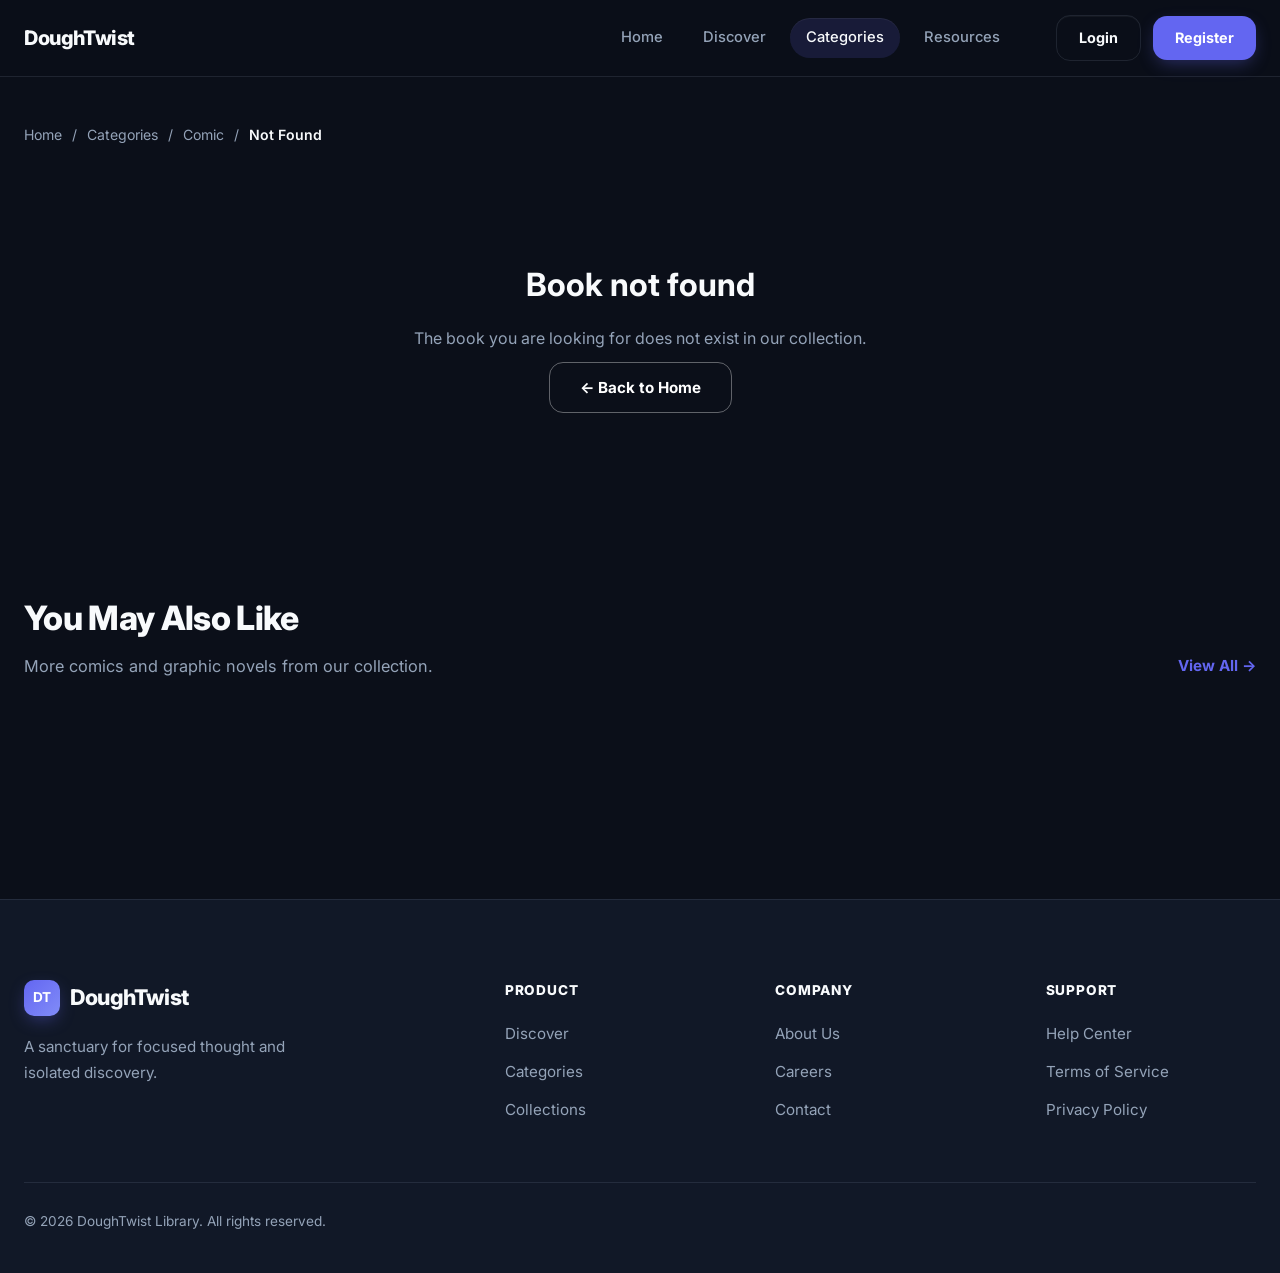
==== commit 8783cc7e: "E-Library" ====
--- a/pages/book-detail.html
+++ b/pages/book-detail.html
@@ -111,141 +111,6 @@
 
     <script src="../script/data.js"></script>
     <script src="../script/reveal.js"></script>
-    <script>
-        // Read book id from URL
-        const params = new URLSearchParams(window.location.search);
-        const bookId = parseInt(params.get('id'));
-        const book = books.find(b => b.id === bookId);
-
-        const detailContainer = document.getElementById('book-detail');
-        const breadcrumbCategory = document.getElementById('breadcrumb-category');
-        const breadcrumbTitle = document.getElementById('breadcrumb-title');
-        const relatedGrid = document.getElementById('related-grid');
-
-        if (book) {
-            // Update page title
-            document.title = `${book.title} — DoughTwist Library`;
-            document.querySelector('meta[name="description"]').setAttribute('content', `Book details for ${book.title} by ${book.author}. Available now at DoughTwist Library.`);
-
-            // Update breadcrumb
-            breadcrumbCategory.textContent = book.category;
-            breadcrumbTitle.textContent = book.title;
-
-            // Render book detail
-            detailContainer.innerHTML = `
-                <div class="detail-media">
-                    <div class="cover-frame">
-                        <span class="badge ${book.badge}">${badgeText(book.badge)}</span>
-                        <img src="../${book.img}" alt="${book.title} cover">
-                    </div>
-                </div>
-
-                <div class="detail-info">
-                    <div class="detail-header">
-                        <span class="tag ${book.style}">${book.category}</span>
-                        <h1>${book.title}</h1>
-                        <p class="author">by <strong>${book.author}</strong></p>
-                        <div class="rating-bar">
-                            <div class="stars" aria-label="${book.rating} out of 5 stars">
-                                ${renderStars()}
-                            </div>
-                            <span class="rating-score">${book.rating}</span>
-                            <span class="rating-count">(${book.reviews} reviews)</span>
-                        </div>
-                    </div>
-
-                    <p class="description">${book.description}</p>
-
-                    <div class="meta-grid">
-                        <div class="meta-item">
-                            <span class="meta-label">Published</span>
-                            <span class="meta-value">${book.published}</span>
-                        </div>
-                        <div class="meta-item">
-                            <span class="meta-label">Pages</span>
-                            <span class="meta-value">${book.pages}</span>
-                        </div>
-                        <div class="meta-item">
-                            <span class="meta-label">Language</span>
-                            <span class="meta-value">${book.language}</span>
-                        </div>
-                        <div class="meta-item">
-                            <span class="meta-label">ISBN</span>
-                            <span class="meta-value">${book.isbn}</span>
-                        </div>
-                    </div>
-
-                    <div class="detail-actions">
-                        <button class="btn btn-primary">Borrow Now</button>
-                        <button class="btn btn-secondary">Read Sample</button>
-                        <button class="btn btn-ghost" aria-label="Add to favorites">
-                            <svg xmlns="http://www.w3.org/2000/svg" width="20" height="20" fill="none" viewBox="0 0 24 24" stroke="currentColor" stroke-width="2">
-                                <path stroke-linecap="round" stroke-linejoin="round" d="M5 5a2 2 0 012-2h10a2 2 0 012 2v16l-7-3.5L5 21V5z" />
-                            </svg>
-                            Save
-                        </button>
-                    </div>
-                </div>
-            `;
-
-            // Render related books (exclude current book)
-            const relatedBooks = books.filter(b => b.id !== book.id).slice(0, 4);
-            relatedGrid.innerHTML = relatedBooks.map(b => `
-                <a href="book-detail.html?id=${b.id}" class="collection-link">
-                    <div class="collection-card">
-                        <div class="card-img-wrapper">
-                            <img src="../${b.img}" alt="${b.title} cover">
-                        </div>
-                        <div class="card-content">
-                            <span class="tag ${b.style}">${b.category}</span>
-                            <h3>${b.title}</h3>
-                            <p><strong>Author:</strong> ${b.author}</p>
-                        </div>
-                    </div>
-                </a>
-            `).join('');
-
-            if (typeof initReveal === 'function') initReveal();
-        } else {
-            // Book not found
-            breadcrumbTitle.textContent = 'Not Found';
-            detailContainer.innerHTML = `
-                <div style="grid-column: 1 / -1; text-align: center; padding: 80px 0;">
-                    <h1 style="font-size: 2rem; margin-bottom: 16px;">Book not found</h1>
-                    <p style="color: var(--text-muted); margin-bottom: 24px;">The book you are looking for does not exist in our collection.</p>
-                    <a href="../index.html" class="btn btn-secondary">&larr; Back to Home</a>
-                </div>
-            `;
-            relatedGrid.innerHTML = '';
-        }
-
-        // Helper: badge text based on status
-        function badgeText(badge) {
-            switch (badge) {
-                case 'available': return 'Available';
-                case 'not-available': return 'Not Available';
-                case 'up-coming': return 'Upcoming';
-                case 'borrowed': return 'Borrowed';
-                default: return 'Available';
-            }
-        }
-
-        // Helper: render 5 stars
-        function renderStars() {
-            const starPath = 'M12 .587l3.668 7.431 8.2 1.192-5.934 5.787 1.4 8.168L12 18.896l-7.334 3.857 1.4-8.168L.133 9.21l8.2-1.192z';
-            return Array(5).fill(`<svg xmlns="http://www.w3.org/2000/svg" width="18" height="18" viewBox="0 0 24 24"><path d="${starPath}"/></svg>`).join('');
-        }
-
-        // Mobile menu toggle
-        const toggle = document.querySelector('.menu-toggle');
-        const nav = document.querySelector('.main-nav');
-
-        toggle.addEventListener('click', () => {
-            const expanded = toggle.getAttribute('aria-expanded') === 'true';
-            toggle.setAttribute('aria-expanded', !expanded);
-            toggle.classList.toggle('open', !expanded);
-            nav.classList.toggle('open', !expanded);
-        });
-    </script>
+    <script src="../script/book-detail.js"></script>
 </body>
 </html>
--- a/css/style.css
+++ b/css/style.css
@@ -2,20 +2,32 @@
 
 /* --- Design Tokens --- */
 :root {
-  --bg: #f8fafc;
-  --surface: #ffffff;
-  --surface-2: #f1f5f9;
-  --text: #0f172a;
-  --text-muted: #64748b;
-  --primary: #4f46e5;
-  --primary-dark: #4338ca;
-  --primary-light: rgba(79, 70, 229, 0.08);
+  --bg: #0b0f19;
+  --surface: #111827;
+  --surface-2: #1e2538;
+  --surface-3: #273147;
+  --text: #f8fafc;
+  --text-muted: #94a3b8;
+  --primary: #6366f1;
+  --primary-dark: #4f46e5;
+  --primary-light: rgba(99, 102, 241, 0.15);
   --accent: #f43f5e;
   --accent-hover: #e11d48;
-  --border: #e2e8f0;
-  --shadow-sm: 0 1px 2px 0 rgba(15, 23, 42, 0.04);
-  --shadow: 0 8px 24px -6px rgba(15, 23, 42, 0.08);
-  --shadow-lg: 0 24px 48px -10px rgba(15, 23, 42, 0.12);
+  --accent-2: #38bdf8;
+  --border: rgba(148, 163, 184, 0.15);
+  --border-strong: rgba(148, 163, 184, 0.25);
+  --shadow-sm: 0 1px 2px 0 rgba(0, 0, 0, 0.3),
+               inset 0 1px 0 rgba(255, 255, 255, 0.04);
+  --shadow: 0 10px 30px -8px rgba(0, 0, 0, 0.5),
+            0 4px 10px -2px rgba(0, 0, 0, 0.3),
+            inset 0 1px 0 rgba(255, 255, 255, 0.05);
+  --shadow-lg: 0 24px 60px -12px rgba(0, 0, 0, 0.6),
+               0 8px 24px -6px rgba(0, 0, 0, 0.4),
+               inset 0 1px 0 rgba(255, 255, 255, 0.06);
+  --shadow-3d: 0 20px 40px -12px rgba(0, 0, 0, 0.55),
+               0 8px 16px -4px rgba(0, 0, 0, 0.35),
+               inset 0 1px 0 rgba(255, 255, 255, 0.08),
+               inset 0 -1px 0 rgba(0, 0, 0, 0.2);
   --radius: 20px;
   --radius-sm: 14px;
   --radius-pill: 999px;
@@ -31,6 +43,7 @@
 
 html {
   scroll-behavior: smooth;
+  color-scheme: dark;
 }
 
 body {
@@ -73,10 +86,10 @@
   left: 0;
   right: 0;
   z-index: 1000;
-  background: rgba(248, 250, 252, 0.8);
+  background: rgba(11, 15, 25, 0.75);
   backdrop-filter: blur(18px);
   -webkit-backdrop-filter: blur(18px);
-  border-bottom: 1px solid rgba(226, 232, 240, 0.6);
+  border-bottom: 1px solid var(--border);
 }
 
 .nav-wrap {
@@ -106,6 +119,7 @@
   border-radius: 10px;
   font-size: 0.85rem;
   font-weight: 700;
+  box-shadow: 0 6px 18px -4px rgba(99, 102, 241, 0.45);
 }
 
 .main-nav {
@@ -134,6 +148,7 @@
 .nav-links a.active {
   color: var(--text);
   background-color: var(--primary-light);
+  box-shadow: inset 0 1px 0 rgba(255, 255, 255, 0.06);
 }
 
 .nav-actions {
@@ -148,17 +163,20 @@
   border-radius: 50%;
   border: 1px solid var(--border);
   background-color: var(--surface);
+  color: var(--text);
   cursor: pointer;
   display: grid;
   place-items: center;
   font-size: 1.05rem;
   transition: var(--transition);
+  box-shadow: var(--shadow-sm);
 }
 
 .icon-btn:hover {
-  background-color: var(--bg);
+  background-color: var(--surface-2);
   transform: translateY(-2px);
   box-shadow: var(--shadow);
+  border-color: var(--border-strong);
 }
 
 .profile-pic {
@@ -190,23 +208,26 @@
   background-color: transparent;
   color: var(--text);
   border: 1px solid var(--border) !important;
+  box-shadow: inset 0 1px 0 rgba(255, 255, 255, 0.04);
 }
 
 .btn-login:hover {
-  background-color: var(--bg);
+  background-color: var(--surface-2);
   border-color: var(--primary) !important;
   color: var(--primary);
+  box-shadow: var(--shadow);
 }
 
 .btn-register {
   background-color: var(--primary);
   color: #ffffff;
+  box-shadow: 0 6px 18px -4px rgba(99, 102, 241, 0.4);
 }
 
 .btn-register:hover {
   background-color: var(--primary-dark);
   transform: translateY(-2px);
-  box-shadow: var(--shadow);
+  box-shadow: 0 12px 28px -6px rgba(99, 102, 241, 0.5);
 }
 
 .menu-toggle {
@@ -259,13 +280,13 @@
   position: absolute;
   border-radius: 50%;
   filter: blur(80px);
-  opacity: 0.55;
+  opacity: 0.35;
 }
 
 .blob-1 {
   width: 520px;
   height: 520px;
-  background: #ddd6fe;
+  background: #4f46e5;
   top: -120px;
   right: 5%;
 }
@@ -273,7 +294,7 @@
 .blob-2 {
   width: 420px;
   height: 420px;
-  background: #e0e7ff;
+  background: #38bdf8;
   bottom: -100px;
   left: -8%;
 }
@@ -281,10 +302,10 @@
 .blob-3 {
   width: 320px;
   height: 320px;
-  background: #fecdd3;
+  background: #f43f5e;
   top: 45%;
   right: 35%;
-  opacity: 0.55;
+  opacity: 0.3;
 }
 
 .hero-content {
@@ -303,6 +324,7 @@
   font-weight: 700;
   letter-spacing: 0.02em;
   margin-bottom: 24px;
+  box-shadow: inset 0 1px 0 rgba(255, 255, 255, 0.06);
 }
 
 .hero h1 {
@@ -336,7 +358,7 @@
 
 .search-box:focus-within {
   border-color: var(--primary);
-  box-shadow: 0 24px 48px -10px rgba(79, 70, 229, 0.18);
+  box-shadow: 0 24px 60px -12px rgba(99, 102, 241, 0.25);
 }
 
 .search-icon {
@@ -358,7 +380,7 @@
 }
 
 .search-box input::placeholder {
-  color: #94a3b8;
+  color: var(--text-muted);
 }
 
 .search-btn {
@@ -372,11 +394,13 @@
   cursor: pointer;
   transition: var(--transition);
   flex-shrink: 0;
+  box-shadow: 0 6px 18px -4px rgba(99, 102, 241, 0.4);
 }
 
 .search-btn:hover {
   background-color: var(--primary-dark);
   transform: translateY(-1px);
+  box-shadow: 0 10px 24px -6px rgba(99, 102, 241, 0.5);
 }
 
 /* --- Stats --- */
@@ -398,11 +422,12 @@
   text-align: center;
   box-shadow: var(--shadow-sm);
   transition: var(--transition);
+  transform-style: preserve-3d;
 }
 
 .stat:hover {
-  transform: translateY(-4px);
-  box-shadow: var(--shadow);
+  transform: translateY(-8px);
+  box-shadow: var(--shadow-3d);
   border-color: transparent;
 }
 
@@ -466,7 +491,7 @@
 
 .view-all:hover {
   gap: 10px;
-  color: var(--primary-dark);
+  color: #818cf8;
 }
 
 /* --- Featured Collections --- */
@@ -497,11 +522,12 @@
   overflow: hidden;
   border: 1px solid var(--border);
   transition: var(--transition);
+  transform-style: preserve-3d;
 }
 
 .collection-card:hover {
   transform: translateY(-8px);
-  box-shadow: var(--shadow-lg);
+  box-shadow: var(--shadow-3d);
   border-color: transparent;
 }
 
@@ -512,7 +538,7 @@
   display: flex;
   align-items: center;
   justify-content: center;
-  background: linear-gradient(135deg, #f1f5f9, #e2e8f0);
+  background: linear-gradient(135deg, var(--surface-2), var(--surface-3));
 }
 
 .card-img-wrapper img {
@@ -541,9 +567,9 @@
   letter-spacing: 0.04em;
 }
 
-.tag.architecture { background-color: #e0e7ff; color: #4338ca; }
-.tag.sociology { background-color: #f3e8ff; color: #7c3aed; }
-.tag.acoustics { background-color: #ffe4e6; color: #be123c; }
+.tag.architecture { background-color: rgba(99, 102, 241, 0.15); color: #818cf8; }
+.tag.sociology { background-color: rgba(168, 85, 247, 0.15); color: #c084fc; }
+.tag.acoustics { background-color: rgba(244, 63, 94, 0.15); color: #fb7185; }
 
 .collection-card h3 {
   font-size: 1.12rem;
@@ -560,7 +586,7 @@
 
 /* --- Explore Domains --- */
 .domains-section {
-  background: linear-gradient(180deg, var(--bg) 0%, var(--surface-2) 100%);
+  background: linear-gradient(180deg, var(--bg) 0%, var(--surface) 100%);
 }
 
 .domains-grid {
@@ -576,6 +602,13 @@
   overflow: hidden;
   cursor: pointer;
   box-shadow: var(--shadow);
+  transition: var(--transition);
+  transform-style: preserve-3d;
+}
+
+.domain-card:hover {
+  transform: translateY(-6px);
+  box-shadow: var(--shadow-3d);
 }
 
 .domain-card img {
@@ -594,8 +627,8 @@
   inset: 0;
   background: linear-gradient(
     to top,
-    rgba(0, 0, 0, 0.75) 0%,
-    rgba(0, 0, 0, 0.25) 55%,
+    rgba(0, 0, 0, 0.85) 0%,
+    rgba(0, 0, 0, 0.35) 55%,
     transparent 100%
   );
   display: flex;
@@ -631,7 +664,7 @@
 }
 
 .cta-card {
-  background: linear-gradient(135deg, #1e1b4b 0%, #312e81 100%);
+  background: linear-gradient(135deg, #0f172a 0%, #1e1b4b 50%, #312e81 100%);
   border-radius: var(--radius);
   padding: 68px 70px;
   color: #fff;
@@ -641,7 +674,8 @@
   gap: 50px;
   position: relative;
   overflow: hidden;
-  box-shadow: var(--shadow-lg);
+  box-shadow: var(--shadow-3d);
+  border: 1px solid rgba(99, 102, 241, 0.2);
 }
 
 .cta-card::before {
@@ -651,7 +685,7 @@
   right: -12%;
   width: 540px;
   height: 540px;
-  background: radial-gradient(circle, rgba(244, 63, 94, 0.18) 0%, transparent 70%);
+  background: radial-gradient(circle, rgba(244, 63, 94, 0.2) 0%, transparent 70%);
   pointer-events: none;
 }
 
@@ -695,12 +729,13 @@
 .btn-primary {
   background-color: var(--accent);
   color: #ffffff;
+  box-shadow: 0 8px 22px -6px rgba(244, 63, 94, 0.4);
 }
 
 .btn-primary:hover {
   background-color: var(--accent-hover);
   transform: translateY(-2px);
-  box-shadow: 0 12px 24px -8px rgba(244, 63, 94, 0.35);
+  box-shadow: 0 14px 30px -8px rgba(244, 63, 94, 0.5);
 }
 
 .btn-secondary {
@@ -731,13 +766,14 @@
   height: 36px;
   background-color: var(--accent);
   border-radius: 5px;
-  box-shadow: -10px 12px 24px rgba(0, 0, 0, 0.25);
+  box-shadow: -10px 12px 24px rgba(0, 0, 0, 0.35),
+              inset 0 1px 0 rgba(255, 255, 255, 0.2);
   margin-bottom: -12px;
   position: relative;
 }
 
 .book:nth-child(2) {
-  background-color: #fff;
+  background-color: #e0e7ff;
   width: 164px;
   height: 42px;
 }
@@ -827,7 +863,6 @@
 .featured-banner.reveal,
 .content-header.reveal,
 .sidebar.reveal,
-.breadcrumb.reveal,
 .book-detail.reveal,
 .support-cta.reveal,
 .cta-card.reveal,
@@ -904,7 +939,7 @@
     left: 0;
     right: 0;
     bottom: 0;
-    background: rgba(248, 250, 252, 0.98);
+    background: rgba(11, 15, 25, 0.98);
     backdrop-filter: blur(18px);
     -webkit-backdrop-filter: blur(18px);
     flex-direction: column;
@@ -914,6 +949,7 @@
     gap: 36px;
     transform: translateX(100%);
     transition: transform 0.3s ease;
+    border-left: 1px solid var(--border);
   }
   .main-nav.open {
     transform: translateX(0);
@@ -968,7 +1004,7 @@
     order: -1;
   }
   .book-stack {
-    transform: none;
+    transform: perspective(600px) rotateY(-14deg) rotateX(6deg);
   }
 }
 
--- a/css/book-detail.css
+++ b/css/book-detail.css
@@ -50,9 +50,10 @@
   position: relative;
   border-radius: var(--radius);
   overflow: hidden;
-  background: linear-gradient(135deg, #f1f5f9, #e2e8f0);
-  box-shadow: var(--shadow-lg);
+  background: linear-gradient(135deg, var(--surface-2), var(--surface-3));
+  box-shadow: var(--shadow-3d);
   aspect-ratio: 4 / 5;
+  border: 1px solid var(--border);
 }
 
 .cover-frame img {
@@ -73,7 +74,7 @@
   font-weight: 700;
   letter-spacing: 0.04em;
   text-transform: uppercase;
-  box-shadow: 0 2px 6px rgba(0, 0, 0, 0.08);
+  box-shadow: 0 2px 8px rgba(0, 0, 0, 0.35);
 }
 
 .badge.available {
@@ -92,9 +93,9 @@
 }
 
 .badge.borrowed {
-  background-color: #f1f5f9;
-  color: var(--text-muted);
-  border: 1px solid #e2e8f0;
+  background-color: var(--surface-2);
+  color: var(--text-muted);
+  border: 1px solid var(--border);
 }
 
 /* --- Detail Info --- */
@@ -178,11 +179,13 @@
   flex-direction: column;
   gap: 6px;
   transition: var(--transition);
+  box-shadow: var(--shadow-sm);
 }
 
 .meta-item:hover {
   border-color: transparent;
   box-shadow: var(--shadow);
+  transform: translateY(-3px);
 }
 
 .meta-label {
@@ -224,22 +227,24 @@
 .detail-actions .btn-primary {
   background-color: var(--primary);
   color: #fff;
+  box-shadow: 0 8px 22px -6px rgba(99, 102, 241, 0.4);
 }
 
 .detail-actions .btn-primary:hover {
   background-color: var(--primary-dark);
   transform: translateY(-2px);
-  box-shadow: 0 12px 24px -8px rgba(79, 70, 229, 0.3);
+  box-shadow: 0 14px 30px -8px rgba(99, 102, 241, 0.5);
 }
 
 .detail-actions .btn-secondary {
   background-color: var(--surface);
   color: var(--text);
   border: 1px solid var(--border);
+  box-shadow: inset 0 1px 0 rgba(255, 255, 255, 0.04);
 }
 
 .detail-actions .btn-secondary:hover {
-  background-color: var(--bg);
+  background-color: var(--surface-2);
   border-color: var(--primary);
   color: var(--primary);
 }
